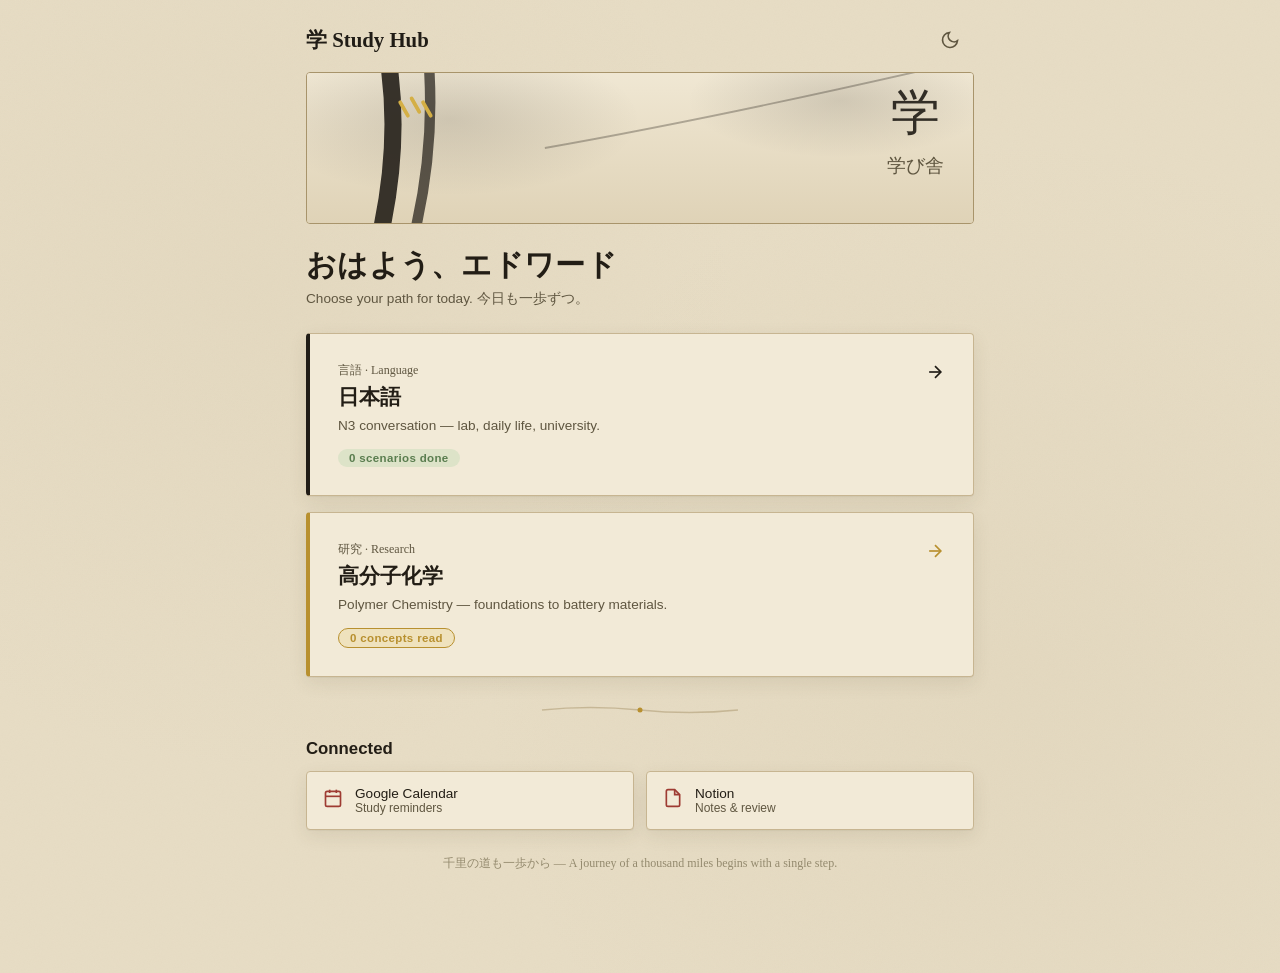
==== index.html @ 3063f85a "Initial commit" ====
<!DOCTYPE html>
<html lang="en">
<head>
  <meta charset="UTF-8">
  <meta name="viewport" content="width=device-width, initial-scale=1.0, maximum-scale=1.0">
  <meta name="apple-mobile-web-app-capable" content="yes">
  <title>学 Study Hub — Edward</title>
  <link rel="stylesheet" href="/shared/css/style.css">
  <style>
    .hub-hero { position: relative; overflow: hidden; border-radius: var(--radius); border: 1px solid var(--border-strong); margin-bottom: 24px; }
    .app-card { transition: transform 0.2s, box-shadow 0.2s; cursor: pointer; text-decoration: none; color: inherit; display: block; }
    .app-card:hover { transform: translateY(-3px); box-shadow: var(--shadow-md); }
    .app-card:active { transform: translateY(0); }
  </style>
</head>
<body>
  <main class="main-content container" style="padding-top:24px">
    <div id="hub"></div>
  </main>

  <script>
    const icons = {
      cal: `<svg viewBox="0 0 24 24" fill="none" stroke="currentColor" stroke-width="2"><rect x="3" y="4" width="18" height="18" rx="2"/><line x1="16" y1="2" x2="16" y2="6"/><line x1="8" y1="2" x2="8" y2="6"/><line x1="3" y1="10" x2="21" y2="10"/></svg>`,
      note: `<svg viewBox="0 0 24 24" fill="none" stroke="currentColor" stroke-width="2"><path d="M14 2H6a2 2 0 00-2 2v16a2 2 0 002 2h12a2 2 0 002-2V8z"/><polyline points="14 2 14 8 20 8"/></svg>`,
      arrow: `<svg viewBox="0 0 24 24" fill="none" stroke="currentColor" stroke-width="2"><line x1="5" y1="12" x2="19" y2="12"/><polyline points="12 5 19 12 12 19"/></svg>`,
      moon: `<svg viewBox="0 0 24 24" fill="none" stroke="currentColor" stroke-width="2"><path d="M21 12.79A9 9 0 1111.21 3 7 7 0 0021 12.79z"/></svg>`,
      sun: `<svg viewBox="0 0 24 24" fill="none" stroke="currentColor" stroke-width="2"><circle cx="12" cy="12" r="5"/><line x1="12" y1="1" x2="12" y2="3"/><line x1="12" y1="21" x2="12" y2="23"/><line x1="4.22" y1="4.22" x2="5.64" y2="5.64"/><line x1="18.36" y1="18.36" x2="19.78" y2="19.78"/><line x1="1" y1="12" x2="3" y2="12"/><line x1="21" y1="12" x2="23" y2="12"/></svg>`,
    };

    let dark = JSON.parse(localStorage.getItem('hub_dark') ?? (window.matchMedia('(prefers-color-scheme: dark)').matches));

    function applyTheme() { document.documentElement.setAttribute('data-theme', dark ? 'dark' : 'light'); }
    function toggleDark() { dark = !dark; localStorage.setItem('hub_dark', JSON.stringify(dark)); applyTheme(); render(); }

    // Pull progress counts from each app's localStorage
    function jpStats() {
      try { const d = JSON.parse(localStorage.getItem('jp_study_v1') || '{}'); const done = Object.values(d.progress || {}).filter(p => p.completed).length; return { done, streak: d.streak?.count || 0 }; }
      catch { return { done: 0, streak: 0 }; }
    }
    function polyStats() {
      try { const d = JSON.parse(localStorage.getItem('polymer_study_v1') || '{}'); const read = Object.values(d.progress || {}).filter(p => p.read).length; return { read }; }
      catch { return { read: 0 }; }
    }

    function render() {
      const hour = new Date().getHours();
      const greet = hour < 11 ? 'おはよう' : hour < 18 ? 'こんにちは' : 'こんばんは';
      const jp = jpStats(), poly = polyStats();

      document.getElementById('hub').innerHTML = `
        <div class="flex justify-between items-center mb-4">
          <div class="nav-logo jp" style="font-size:1.3rem">学 Study Hub</div>
          <button class="btn btn-ghost btn-sm" onclick="toggleDark()">${dark ? icons.sun : icons.moon}</button>
        </div>

        <div class="hub-hero">
          <svg viewBox="0 0 700 200" preserveAspectRatio="xMidYMid slice" style="width:100%;height:150px;display:block">
            <defs>
              <linearGradient id="p" x1="0" y1="0" x2="0" y2="1"><stop offset="0%" stop-color="var(--surface)"/><stop offset="100%" stop-color="var(--surface2)"/></linearGradient>
              <radialGradient id="b" cx="0.5" cy="0.5" r="0.5"><stop offset="0%" stop-color="var(--ink)" stop-opacity="0.14"/><stop offset="100%" stop-color="var(--ink)" stop-opacity="0"/></radialGradient>
            </defs>
            <rect width="700" height="200" fill="url(#p)"/>
            <ellipse cx="150" cy="70" rx="200" ry="80" fill="url(#b)"/>
            <ellipse cx="560" cy="50" rx="160" ry="60" fill="url(#b)"/>
            <path d="M80 -20 Q105 90 70 220" stroke="var(--ink)" stroke-width="18" fill="none" opacity="0.88" stroke-linecap="round"/>
            <path d="M125 -20 Q140 100 105 220" stroke="var(--ink)" stroke-width="11" fill="none" opacity="0.7" stroke-linecap="round"/>
            <g stroke="var(--accent-bright)" stroke-width="4" stroke-linecap="round"><line x1="98" y1="52" x2="106" y2="66"/><line x1="110" y1="48" x2="118" y2="62"/><line x1="122" y1="52" x2="130" y2="66"/></g>
            <path d="M640 20 Q420 70 250 100" stroke="var(--ink-soft)" stroke-width="2" fill="none" opacity="0.35"/>
            <text x="640" y="80" font-family="var(--font-jp)" font-size="52" fill="var(--ink)" opacity="0.9" text-anchor="middle">学</text>
            <text x="640" y="125" font-family="var(--font-jp)" font-size="20" fill="var(--text-muted)" text-anchor="middle">学び舎</text>
          </svg>
        </div>

        <h1 class="jp animate-ink mb-1">${greet}、エドワード</h1>
        <p class="text-muted text-sm mb-6">Choose your path for today. 今日も一歩ずつ。</p>

        <div class="flex flex-col gap-4 mb-6">
          <a class="card card-lg app-card" href="/apps/japanese/index.html" style="border-left:4px solid var(--ink)">
            <div class="flex justify-between items-start">
              <div>
                <div class="text-xs text-muted display mb-1">言語 · Language</div>
                <h2 class="jp">日本語</h2>
                <p class="text-sm text-muted mt-1">N3 conversation — lab, daily life, university.</p>
                <div class="flex gap-2 mt-3">
                  <span class="badge badge-success">${jp.done} scenarios done</span>
                  ${jp.streak ? `<span class="badge badge-warning">🔥 ${jp.streak} day streak</span>` : ''}
                </div>
              </div>
              <span style="color:var(--ink)">${icons.arrow}</span>
            </div>
          </a>

          <a class="card card-lg app-card" href="/apps/polymer/index.html" style="border-left:4px solid var(--accent)">
            <div class="flex justify-between items-start">
              <div>
                <div class="text-xs text-muted display mb-1">研究 · Research</div>
                <h2 class="jp">高分子化学</h2>
                <p class="text-sm text-muted mt-1">Polymer Chemistry — foundations to battery materials.</p>
                <div class="flex gap-2 mt-3">
                  <span class="badge badge-accent">${poly.read} concepts read</span>
                </div>
              </div>
              <span style="color:var(--accent)">${icons.arrow}</span>
            </div>
          </a>
        </div>

        <div class="ink-divider"></div>

        <h3 class="mb-3">Connected</h3>
        <div class="grid-2 mb-6">
          <div class="card card-sm flex items-center gap-3">
            <span style="color:var(--seal)">${icons.cal}</span>
            <div>
              <div class="text-sm font-medium">Google Calendar</div>
              <div class="text-xs text-muted" id="cal-status">Study reminders</div>
            </div>
          </div>
          <div class="card card-sm flex items-center gap-3">
            <span style="color:var(--seal)">${icons.note}</span>
            <div>
              <div class="text-sm font-medium">Notion</div>
              <div class="text-xs text-muted" id="notion-status">Notes & review</div>
            </div>
          </div>
        </div>

        <p class="text-center text-xs text-faint jp mb-4">千里の道も一歩から — A journey of a thousand miles begins with a single step.</p>
      `;
    }

    applyTheme();
    render();
  </script>
</body>
</html>
---- shared/css/style.css ----
/* ═══════════════════════════════════════════════════════════════════
   墨 SUMI-E THEME — inspired by Unohana Retsu / Bleach ink-wash art
   Washi paper · sumi ink · gold hairpin accents
   ═══════════════════════════════════════════════════════════════════ */

:root {
  /* Washi paper tones */
  --bg: #e7dcc4;
  --surface: #f2ead7;
  --surface2: #ddd0b3;
  --border: #c7b591;
  --border-strong: #a8946b;

  /* Sumi ink */
  --ink: #201c16;
  --ink-soft: #3a342b;
  --primary: #201c16;
  --primary-light: #d8cba9;
  --primary-dark: #100d09;

  /* Gold — Unohana's hairpins */
  --accent: #b8902f;
  --accent-bright: #d4af45;
  --accent-light: #efe2bd;

  /* Sealed-red (hanko stamp) for alerts/important */
  --seal: #9e3b32;
  --seal-light: #ecd4ce;

  --success: #5a7d4f;
  --success-light: #dde3c8;
  --warning: #b8902f;
  --warning-light: #efe2bd;

  --text: #221d15;
  --text-muted: #5f5640;
  --text-faint: #948a6e;

  --radius: 4px;
  --radius-sm: 3px;
  --shadow: 0 1px 0 rgba(32,28,22,0.04), 0 6px 18px rgba(80,66,40,0.10);
  --shadow-md: 0 2px 0 rgba(32,28,22,0.05), 0 12px 32px rgba(80,66,40,0.16);

  --font-jp: 'Hiragino Mincho ProN', 'Yu Mincho', 'YuMincho', 'Songti SC', serif;
  --font-jp-sans: 'Hiragino Sans', 'Yu Gothic', 'Meiryo', sans-serif;
  --font-display: 'Hiragino Mincho ProN', 'Yu Mincho', Georgia, 'Times New Roman', serif;
  --font: -apple-system, BlinkMacSystemFont, 'Segoe UI', sans-serif;
}

[data-theme="dark"] {
  /* Night ink — sumi on dark silk */
  --bg: #181410;
  --surface: #221d17;
  --surface2: #2c261d;
  --border: #3d3528;
  --border-strong: #4f4634;

  --ink: #ece2cc;
  --ink-soft: #cabfa3;
  --primary: #e8dcc0;
  --primary-light: #36301f;
  --primary-dark: #f2ead7;

  --accent: #d4af45;
  --accent-bright: #e6c45c;
  --accent-light: #3a3115;

  --seal: #c4564a;
  --seal-light: #3a201c;

  --success: #8aa878;
  --success-light: #232c1a;
  --warning: #d4af45;
  --warning-light: #322a14;

  --text: #ece2cc;
  --text-muted: #a89c80;
  --text-faint: #6e6450;

  --shadow: 0 6px 18px rgba(0,0,0,0.4);
  --shadow-md: 0 12px 32px rgba(0,0,0,0.55);
}

* { box-sizing: border-box; margin: 0; padding: 0; }

body {
  font-family: var(--font);
  background-color: var(--bg);
  /* subtle washi paper grain */
  background-image:
    radial-gradient(circle at 20% 30%, rgba(168,148,107,0.05) 0%, transparent 40%),
    radial-gradient(circle at 80% 70%, rgba(168,148,107,0.06) 0%, transparent 45%),
    url("data:image/svg+xml,%3Csvg xmlns='http://www.w3.org/2000/svg' width='120' height='120'%3E%3Cfilter id='n'%3E%3CfeTurbulence type='fractalNoise' baseFrequency='0.85' numOctaves='3' stitchTiles='stitch'/%3E%3CfeColorMatrix type='saturate' values='0'/%3E%3C/filter%3E%3Crect width='120' height='120' filter='url(%23n)' opacity='0.035'/%3E%3C/svg%3E");
  color: var(--text);
  min-height: 100vh;
  transition: background-color 0.3s, color 0.3s;
}

/* Typography */
h1 { font-family: var(--font-display); font-size: 1.85rem; font-weight: 600; line-height: 1.2; letter-spacing: 0.01em; }
h2 { font-family: var(--font-display); font-size: 1.3rem; font-weight: 600; }
h3 { font-size: 1.05rem; font-weight: 600; }
p { line-height: 1.6; }
.jp { font-family: var(--font-jp); }
.jp-sans { font-family: var(--font-jp-sans); }
.display { font-family: var(--font-display); }
.text-muted { color: var(--text-muted); }
.text-faint { color: var(--text-faint); }
.text-sm { font-size: 0.85rem; }
.text-xs { font-size: 0.75rem; }
.text-lg { font-size: 1.15rem; }
.text-xl { font-size: 1.4rem; }
.text-2xl { font-size: 1.8rem; }
.font-bold { font-weight: 700; }
.font-medium { font-weight: 500; }

/* Layout */
.container { max-width: 700px; margin: 0 auto; padding: 0 16px; }
.container-wide { max-width: 960px; margin: 0 auto; padding: 0 16px; }

/* Cards — paper panels with ink-edge */
.card {
  background: var(--surface);
  border: 1px solid var(--border);
  border-radius: var(--radius);
  padding: 20px;
  box-shadow: var(--shadow);
  position: relative;
}
.card-sm { padding: 14px 16px; }
.card-lg { padding: 28px; }

/* Buttons — ink-stamped */
.btn {
  display: inline-flex;
  align-items: center;
  justify-content: center;
  gap: 6px;
  padding: 10px 22px;
  border-radius: var(--radius-sm);
  font-size: 0.9rem;
  font-weight: 600;
  cursor: pointer;
  border: none;
  transition: all 0.18s ease;
  text-decoration: none;
  font-family: var(--font);
  letter-spacing: 0.02em;
}
.btn:active { transform: translateY(1px); }
.btn-primary { background: var(--ink); color: var(--surface); }
.btn-primary:hover { background: var(--primary-dark); box-shadow: var(--shadow); }
[data-theme="dark"] .btn-primary { background: var(--ink); color: var(--bg); }
.btn-secondary { background: transparent; color: var(--text); border: 1px solid var(--border-strong); }
.btn-secondary:hover { background: var(--surface2); }
.btn-ghost { background: transparent; color: var(--text-muted); }
.btn-ghost:hover { background: var(--surface2); color: var(--text); }
.btn-gold { background: var(--accent); color: #fff; }
[data-theme="dark"] .btn-gold { color: #181410; }
.btn-gold:hover { background: var(--accent-bright); }
.btn-danger { background: var(--seal); color: #fff; }
.btn-sm { padding: 6px 14px; font-size: 0.82rem; }
.btn-lg { padding: 14px 28px; font-size: 1rem; }
.btn-full { width: 100%; }

/* Badges */
.badge {
  display: inline-flex;
  align-items: center;
  gap: 4px;
  padding: 3px 11px;
  border-radius: 100px;
  font-size: 0.72rem;
  font-weight: 600;
  letter-spacing: 0.03em;
}
.badge-primary { background: var(--primary-light); color: var(--ink-soft); border: 1px solid var(--border); }
.badge-success { background: var(--success-light); color: var(--success); }
.badge-warning { background: var(--warning-light); color: var(--accent); }
.badge-accent { background: var(--accent-light); color: var(--accent); border: 1px solid var(--accent); }
.badge-seal { background: var(--seal-light); color: var(--seal); }

/* Progress bar — ink brush stroke */
.progress { height: 5px; background: var(--surface2); border-radius: 100px; overflow: hidden; }
.progress-fill { height: 100%; background: linear-gradient(90deg, var(--ink-soft), var(--accent)); border-radius: 100px; transition: width 0.5s ease; }

/* Nav — top bar */
.nav {
  position: sticky;
  top: 0;
  z-index: 100;
  background: color-mix(in srgb, var(--surface) 88%, transparent);
  backdrop-filter: blur(8px);
  border-bottom: 1px solid var(--border);
  padding: 12px 16px;
}
.nav-inner {
  max-width: 700px;
  margin: 0 auto;
  display: flex;
  align-items: center;
  justify-content: space-between;
}
.nav-logo {
  font-family: var(--font-jp);
  font-size: 1.15rem;
  font-weight: 600;
  color: var(--ink);
  text-decoration: none;
  display: flex;
  align-items: center;
  gap: 8px;
  white-space: nowrap;
}

/* Bottom tab nav (mobile) */
.tab-nav {
  position: fixed;
  bottom: 0;
  left: 0;
  right: 0;
  background: color-mix(in srgb, var(--surface) 94%, transparent);
  backdrop-filter: blur(10px);
  border-top: 1px solid var(--border);
  display: flex;
  z-index: 100;
  padding-bottom: env(safe-area-inset-bottom);
}
.tab-item {
  flex: 1;
  display: flex;
  flex-direction: column;
  align-items: center;
  padding: 10px 4px 8px;
  cursor: pointer;
  gap: 3px;
  color: var(--text-faint);
  font-size: 0.68rem;
  font-weight: 500;
  border: none;
  background: none;
  font-family: var(--font);
  transition: color 0.18s;
  position: relative;
}
.tab-item.active { color: var(--ink); }
.tab-item.active::before {
  content: '';
  position: absolute;
  top: 0; left: 50%;
  transform: translateX(-50%);
  width: 24px; height: 2px;
  background: var(--accent);
  border-radius: 2px;
}
.tab-item svg { width: 22px; height: 22px; }
svg { width: 20px; height: 20px; flex-shrink: 0; }

/* Utility */
.flex { display: flex; }
.flex-col { flex-direction: column; }
.items-center { align-items: center; }
.items-start { align-items: flex-start; }
.justify-between { justify-content: space-between; }
.justify-center { justify-content: center; }
.gap-2 { gap: 8px; }
.gap-3 { gap: 12px; }
.gap-4 { gap: 16px; }
.gap-6 { gap: 24px; }
.flex-1 { flex: 1; }
.grid-2 { display: grid; grid-template-columns: 1fr 1fr; gap: 12px; }
.ml-2 { margin-left: 8px; }
.mr-2 { margin-right: 8px; }
.mt-1 { margin-top: 4px; }
.mt-2 { margin-top: 8px; }
.mt-3 { margin-top: 12px; }
.mt-4 { margin-top: 16px; }
.mt-6 { margin-top: 24px; }
.mb-1 { margin-bottom: 4px; }
.mb-2 { margin-bottom: 8px; }
.mb-3 { margin-bottom: 12px; }
.mb-4 { margin-bottom: 16px; }
.mb-6 { margin-bottom: 24px; }
.p-3 { padding: 12px; }
.p-4 { padding: 16px; }
.w-full { width: 100%; }
.text-center { text-align: center; }
.text-right { text-align: right; }
.rounded { border-radius: var(--radius-sm); }
.rounded-full { border-radius: 100px; }
.border { border: 1px solid var(--border); }
.bg-surface2 { background: var(--surface2); }
.hidden { display: none; }
.divider { height: 1px; background: var(--border); margin: 16px 0; }

/* Decorative ink divider */
.ink-divider {
  height: 18px; margin: 20px 0;
  background: no-repeat center/contain url("data:image/svg+xml,%3Csvg xmlns='http://www.w3.org/2000/svg' width='200' height='18' viewBox='0 0 200 18'%3E%3Cpath d='M2 9 Q50 4 100 9 T198 9' stroke='%23a8946b' stroke-width='1.5' fill='none' opacity='0.5'/%3E%3Ccircle cx='100' cy='9' r='2.5' fill='%23b8902f'/%3E%3C/svg%3E");
}

/* Main content padding for tab nav */
.main-content { padding-bottom: 84px; padding-top: 16px; }

/* Animations */
@keyframes fadeIn { from { opacity: 0; transform: translateY(8px); } to { opacity: 1; transform: translateY(0); } }
@keyframes pop { 0% { transform: scale(0.95); } 60% { transform: scale(1.03); } 100% { transform: scale(1); } }
@keyframes shake { 0%,100% { transform: translateX(0); } 25% { transform: translateX(-5px); } 75% { transform: translateX(5px); } }
@keyframes inkSpread { from { opacity: 0; letter-spacing: 0.2em; filter: blur(3px); } to { opacity: 1; letter-spacing: 0.01em; filter: blur(0); } }
.animate-in { animation: fadeIn 0.3s ease forwards; }
.animate-pop { animation: pop 0.3s ease forwards; }
.animate-shake { animation: shake 0.3s ease; }
.animate-ink { animation: inkSpread 0.6s ease forwards; }

/* Toggle switch */
.toggle { position: relative; width: 44px; height: 24px; }
.toggle input { opacity: 0; width: 0; height: 0; }
.toggle-slider { position: absolute; inset: 0; background: var(--border); border-radius: 100px; cursor: pointer; transition: 0.2s; }
.toggle-slider::before { content: ''; position: absolute; width: 18px; height: 18px; left: 3px; top: 3px; background: var(--surface); border-radius: 50%; transition: 0.2s; }
.toggle input:checked + .toggle-slider { background: var(--accent); }
.toggle input:checked + .toggle-slider::before { transform: translateX(20px); }

/* Chip */
.chip {
  display: inline-flex; align-items: center; gap: 4px;
  padding: 5px 13px; border-radius: 100px;
  font-size: 0.8rem; font-weight: 500;
  background: var(--surface); color: var(--text-muted);
  border: 1px solid var(--border); cursor: pointer; transition: all 0.18s;
}
.chip.active { background: var(--ink); color: var(--surface); border-color: var(--ink); }
[data-theme="dark"] .chip.active { color: var(--bg); }

/* Seal / hanko corner mark for special cards */
.seal-mark {
  position: absolute; top: 12px; right: 12px;
  width: 34px; height: 34px;
  border: 1.5px solid var(--seal);
  border-radius: 4px;
  display: flex; align-items: center; justify-content: center;
  color: var(--seal);
  font-family: var(--font-jp);
  font-size: 0.9rem; font-weight: 700;
  opacity: 0.55;
  transform: rotate(-4deg);
}

@media (max-width: 480px) {
  h1 { font-size: 1.55rem; }
  .card { padding: 16px; }
  .card-lg { padding: 20px; }
  .grid-2 { grid-template-columns: 1fr; }
}
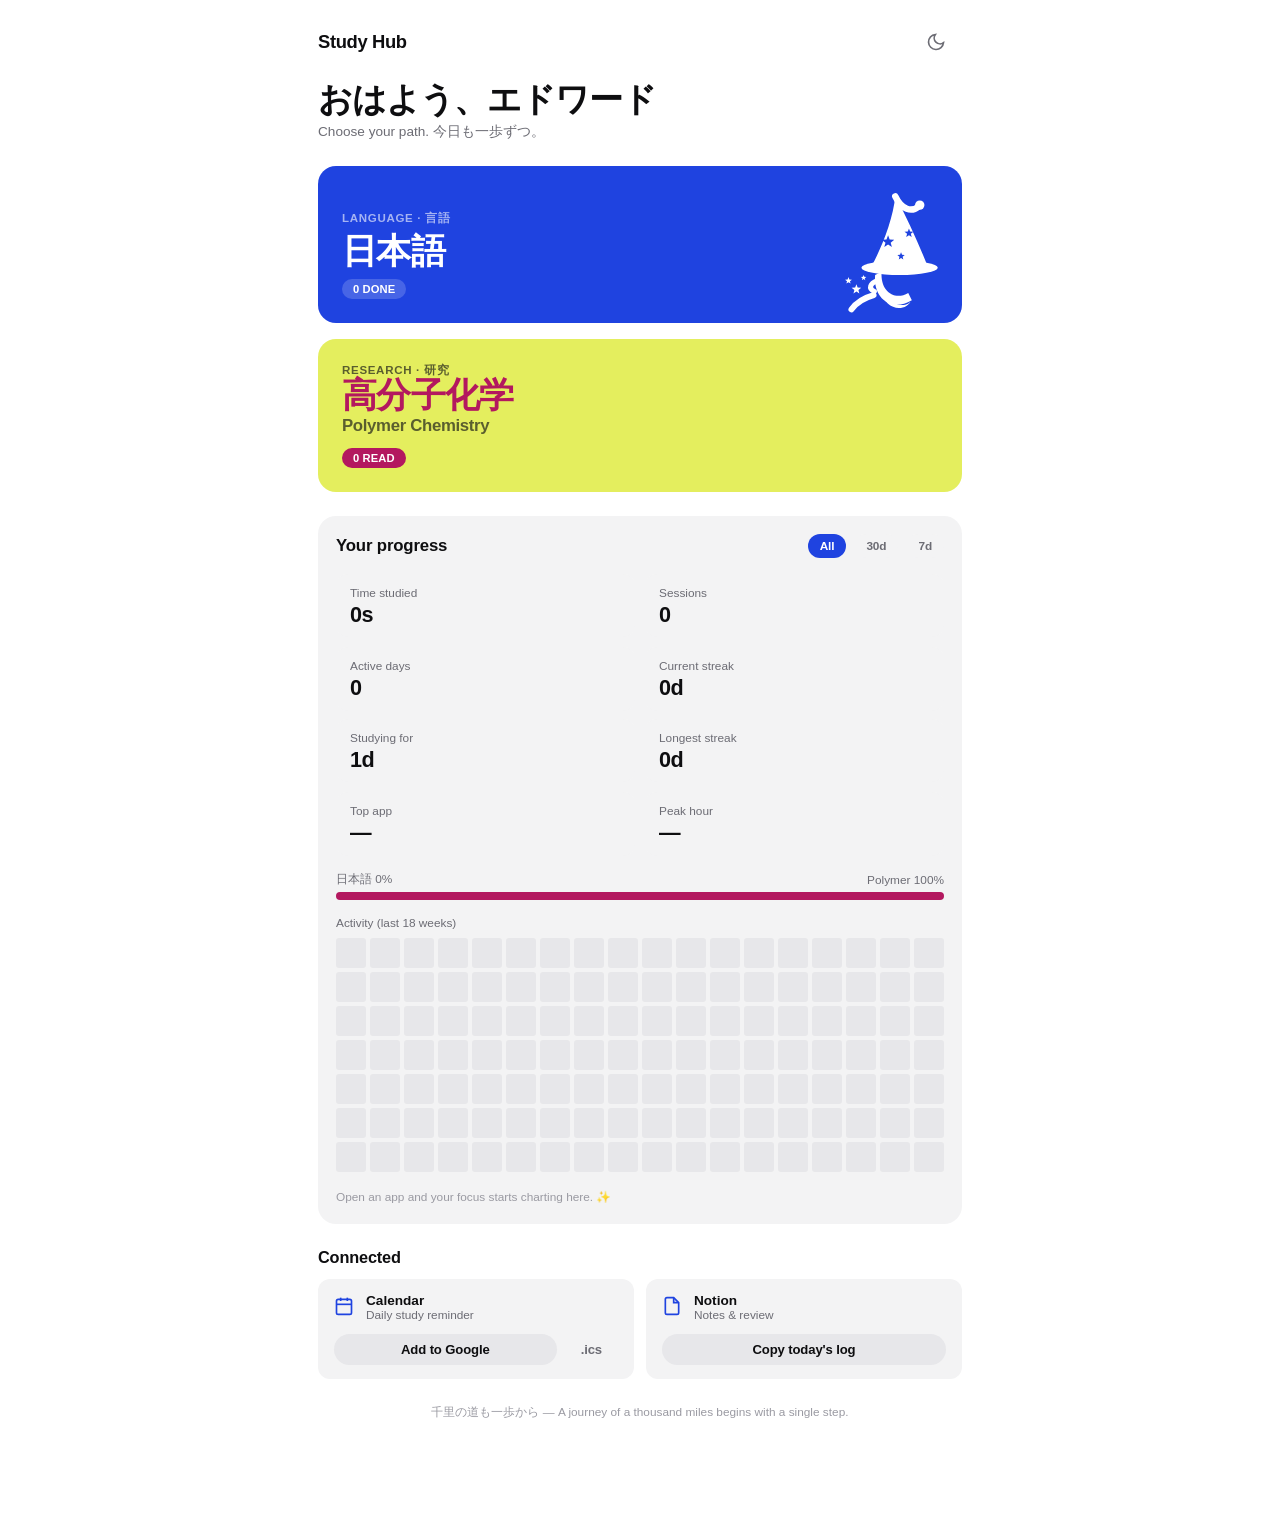
==== commit 4a5f8ca5: "Add PWA install support and lightweight Calendar/Notion integration Adds manifest.json + service wor" ====
--- a/index.html
+++ b/index.html
@@ -4,13 +4,17 @@
   <meta charset="UTF-8">
   <meta name="viewport" content="width=device-width, initial-scale=1.0, maximum-scale=1.0">
   <meta name="apple-mobile-web-app-capable" content="yes">
+  <meta name="theme-color" content="#1f43e0">
   <title>学 Study Hub — Edward</title>
+  <link rel="manifest" href="/manifest.json">
+  <link rel="icon" type="image/png" href="/assets/icon.png">
+  <link rel="icon" type="image/svg+xml" href="/assets/icon.svg">
+  <link rel="apple-touch-icon" href="/assets/icon.png">
   <link rel="stylesheet" href="/shared/css/style.css">
   <style>
-    .hub-hero { position: relative; overflow: hidden; border-radius: var(--radius); border: 1px solid var(--border-strong); margin-bottom: 24px; }
-    .app-card { transition: transform 0.2s, box-shadow 0.2s; cursor: pointer; text-decoration: none; color: inherit; display: block; }
-    .app-card:hover { transform: translateY(-3px); box-shadow: var(--shadow-md); }
-    .app-card:active { transform: translateY(0); }
+    .app-card { transition: transform 0.15s; cursor: pointer; text-decoration: none; display: block; border-radius: var(--radius); overflow: hidden; }
+    .app-card:hover { transform: translateY(-3px); }
+    .app-card:active { transform: scale(0.99); }
   </style>
 </head>
 <body>
@@ -18,6 +22,8 @@
     <div id="hub"></div>
   </main>
 
+  <script src="/shared/js/usage.js"></script>
+  <script src="/shared/js/pwa.js"></script>
   <script>
     const icons = {
       cal: `<svg viewBox="0 0 24 24" fill="none" stroke="currentColor" stroke-width="2"><rect x="3" y="4" width="18" height="18" rx="2"/><line x1="16" y1="2" x2="16" y2="6"/><line x1="8" y1="2" x2="8" y2="6"/><line x1="3" y1="10" x2="21" y2="10"/></svg>`,
@@ -27,6 +33,25 @@
       sun: `<svg viewBox="0 0 24 24" fill="none" stroke="currentColor" stroke-width="2"><circle cx="12" cy="12" r="5"/><line x1="12" y1="1" x2="12" y2="3"/><line x1="12" y1="21" x2="12" y2="23"/><line x1="4.22" y1="4.22" x2="5.64" y2="5.64"/><line x1="18.36" y1="18.36" x2="19.78" y2="19.78"/><line x1="1" y1="12" x2="3" y2="12"/><line x1="21" y1="12" x2="23" y2="12"/></svg>`,
     };
 
+    function star(cx, cy, r, fill) {
+      let pts = '';
+      for (let i = 0; i < 10; i++) { const a = -Math.PI/2 + i*Math.PI/5; const rad = i%2 ? r*0.42 : r; pts += `${(cx+Math.cos(a)*rad).toFixed(1)},${(cy+Math.sin(a)*rad).toFixed(1)} `; }
+      return `<polygon points="${pts.trim()}" fill="${fill}"/>`;
+    }
+    const wizard = `<svg viewBox="0 0 150 185" style="width:100%;height:auto;display:block">
+      <path d="M74 8 C71 42 54 82 41 106 L119 106 C107 76 91 40 74 8 Z" fill="#fff"/>
+      <path d="M74 9 C83 28 97 31 106 23" fill="none" stroke="#fff" stroke-width="9" stroke-linecap="round"/>
+      <circle cx="108" cy="21" r="6.5" fill="#fff"/>
+      ${star(64,72,9,'#1f43e0')}${star(93,60,6.5,'#1f43e0')}${star(82,92,5.5,'#1f43e0')}
+      <ellipse cx="80" cy="108" rx="53" ry="10" fill="#fff"/>
+      <path d="M55 114 C53 142 74 154 92 143 L97 153 C68 170 43 150 46 118 Z" fill="#fff"/>
+      <path d="M49 126 C39 130 36 137 45 141" fill="none" stroke="#fff" stroke-width="7" stroke-linecap="round"/>
+      <circle cx="64" cy="122" r="2.6" fill="#1f43e0"/>
+      <path d="M55 140 C58 166 88 172 97 152 C92 165 64 162 60 140 Z" fill="#fff"/>
+      <path d="M44 146 C30 150 20 156 13 166" fill="none" stroke="#fff" stroke-width="8" stroke-linecap="round"/>
+      ${star(20,138,7,'#fff')}${star(9,126,5,'#fff')}${star(30,122,4,'#fff')}
+    </svg>`;
+
     let dark = JSON.parse(localStorage.getItem('hub_dark') ?? (window.matchMedia('(prefers-color-scheme: dark)').matches));
 
     function applyTheme() { document.documentElement.setAttribute('data-theme', dark ? 'dark' : 'light'); }
@@ -42,91 +67,288 @@
       catch { return { read: 0 }; }
     }
 
+    // ── Usage dashboard ─────────────────────────────────────────────
+    let range = localStorage.getItem('hub_range') || 'all';   // 'all' | '30' | '7'
+    function setRange(r) { range = r; localStorage.setItem('hub_range', r); render(); }
+
+    function fmtTime(sec) {
+      if (!sec || sec < 60) return Math.round(sec || 0) + 's';
+      const m = sec / 60;
+      if (m < 60) return Math.round(m) + 'm';
+      const h = m / 60;
+      return (h < 10 ? h.toFixed(1) : Math.round(h)) + 'h';
+    }
+    function daysAgoStr(n) { const d = new Date(); d.setDate(d.getDate() - n); return `${d.getFullYear()}-${String(d.getMonth()+1).padStart(2,'0')}-${String(d.getDate()).padStart(2,'0')}`; }
+
+    function computeUsage() {
+      const u = (window.StudyUsage ? window.StudyUsage.get() : {}) || {};
+      const days = u.days || {};
+      const rangeN = range === '7' ? 7 : range === '30' ? 30 : 9999;
+      const cutoff = daysAgoStr(rangeN - 1);
+
+      let jpSec = 0, polySec = 0, sessions = 0, activeDays = 0;
+      Object.keys(days).forEach(date => {
+        if (range !== 'all' && date < cutoff) return;
+        const d = days[date];
+        const tot = (d.japanese || 0) + (d.polymer || 0);
+        jpSec += d.japanese || 0; polySec += d.polymer || 0;
+        sessions += d.sessions || 0;
+        if (tot > 0 || d.sessions) activeDays++;
+      });
+      const totalSec = jpSec + polySec;
+
+      // streaks (over all data, any activity)
+      const active = new Set(Object.keys(days).filter(dt => (days[dt].japanese || days[dt].polymer || days[dt].sessions)));
+      let cur = 0;
+      for (let i = 0; i < 4000; i++) { if (active.has(daysAgoStr(i))) cur++; else if (i > 0) break; }
+      let longest = 0, run = 0;
+      const sorted = [...active].sort();
+      let prev = null;
+      sorted.forEach(dt => {
+        if (prev) { const gap = (new Date(dt) - new Date(prev)) / 86400000; run = gap === 1 ? run + 1 : 1; }
+        else run = 1;
+        longest = Math.max(longest, run); prev = dt;
+      });
+
+      // days since first use
+      let usingDays = 1;
+      if (u.firstUse) usingDays = Math.max(1, Math.round((new Date(daysAgoStr(0)) - new Date(u.firstUse)) / 86400000) + 1);
+
+      // peak hour
+      const hours = u.hours || {};
+      let peakH = null, peakV = 0;
+      Object.keys(hours).forEach(h => { if (hours[h] > peakV) { peakV = hours[h]; peakH = +h; } });
+      const peakStr = peakH == null ? '—' : (peakH === 0 ? '12 AM' : peakH < 12 ? peakH + ' AM' : peakH === 12 ? '12 PM' : (peakH - 12) + ' PM');
+
+      const fav = totalSec === 0 ? '—' : (jpSec >= polySec ? '日本語' : 'Polymer');
+      return { jpSec, polySec, totalSec, sessions, activeDays, cur, longest, usingDays, peakStr, fav, days };
+    }
+
+    function heatmap(days) {
+      const COLS = 18, ROWS = 7, N = COLS * ROWS;          // ~18 weeks
+      // find max for scaling
+      let max = 1;
+      Object.values(days).forEach(d => { const t = (d.japanese||0)+(d.polymer||0); if (t > max) max = t; });
+      let cells = '';
+      // oldest -> newest, left to right, filling columns top-to-bottom
+      for (let i = N - 1; i >= 0; i--) {
+        const date = daysAgoStr(i);
+        const d = days[date];
+        const t = d ? (d.japanese || 0) + (d.polymer || 0) : 0;
+        let bg = 'var(--surface2)';
+        if (t > 0) {
+          const lvl = Math.min(1, t / max);
+          const op = 0.3 + 0.7 * lvl;
+          bg = `color-mix(in srgb, var(--accent) ${Math.round(op*100)}%, var(--surface2))`;
+        }
+        cells += `<div title="${date}: ${fmtTime(t)}" style="width:100%;aspect-ratio:1;border-radius:3px;background:${bg}"></div>`;
+      }
+      return `<div style="display:grid;grid-template-rows:repeat(${ROWS},1fr);grid-auto-flow:column;grid-auto-columns:1fr;gap:4px">${cells}</div>`;
+    }
+
+    function tile(label, value) {
+      return `<div class="card card-sm" style="padding:12px 14px">
+        <div class="text-xs text-muted" style="margin-bottom:4px">${label}</div>
+        <div class="display" style="font-size:1.35rem;line-height:1">${value}</div>
+      </div>`;
+    }
+
+    function buildDashboard() {
+      const s = computeUsage();
+      const jpPct = s.totalSec ? Math.round(100 * s.jpSec / s.totalSec) : 0;
+      const polyPct = 100 - jpPct;
+      // witty footer (Bleach episodes ≈ 24 min)
+      const eps = s.totalSec / 60 / 24;
+      const footer = s.totalSec < 60
+        ? 'Open an app and your focus starts charting here. ✨'
+        : `That\'s ≈ ${eps < 1 ? 'a fraction of' : eps.toFixed(eps < 10 ? 1 : 0)} ${eps < 1 ? 'one' : ''} Bleach episode${eps >= 2 ? 's' : ''} of pure focus. 🗡️`;
+
+      return `
+        <div class="card" style="padding:18px;margin-bottom:24px">
+          <div class="flex justify-between items-center mb-4">
+            <h3 style="font-size:1.05rem">Your progress</h3>
+            <div class="flex gap-2">
+              ${['all','30','7'].map(r => `<button class="chip ${range===r?'active':''}" style="padding:5px 12px;font-size:0.74rem" onclick="setRange('${r}')">${r==='all'?'All':r+'d'}</button>`).join('')}
+            </div>
+          </div>
+
+          <div class="grid-2 mb-2" style="gap:10px">
+            ${tile('Time studied', fmtTime(s.totalSec))}
+            ${tile('Sessions', s.sessions)}
+            ${tile('Active days', s.activeDays)}
+            ${tile('Current streak', s.cur + 'd')}
+          </div>
+          <div class="grid-2 mb-4" style="gap:10px">
+            ${tile('Studying for', s.usingDays + 'd')}
+            ${tile('Longest streak', s.longest + 'd')}
+            ${tile('Top app', s.fav)}
+            ${tile('Peak hour', s.peakStr)}
+          </div>
+
+          <div class="mb-1 flex justify-between items-center">
+            <span class="text-xs text-muted">日本語 ${jpPct}%</span>
+            <span class="text-xs text-muted">Polymer ${polyPct}%</span>
+          </div>
+          <div style="display:flex;height:8px;border-radius:100px;overflow:hidden;background:var(--surface2)" class="mb-4">
+            <div style="width:${jpPct}%;background:#1f43e0"></div>
+            <div style="width:${polyPct}%;background:#b3185f"></div>
+          </div>
+
+          <div class="text-xs text-muted mb-2">Activity (last 18 weeks)</div>
+          ${heatmap(s.days)}
+
+          <p class="text-xs text-faint mt-4">${footer}</p>
+        </div>
+      `;
+    }
+
     function render() {
       const hour = new Date().getHours();
       const greet = hour < 11 ? 'おはよう' : hour < 18 ? 'こんにちは' : 'こんばんは';
       const jp = jpStats(), poly = polyStats();
 
       document.getElementById('hub').innerHTML = `
-        <div class="flex justify-between items-center mb-4">
-          <div class="nav-logo jp" style="font-size:1.3rem">学 Study Hub</div>
+        <div class="flex justify-between items-center mb-6">
+          <div class="nav-logo">Study Hub</div>
           <button class="btn btn-ghost btn-sm" onclick="toggleDark()">${dark ? icons.sun : icons.moon}</button>
         </div>
 
-        <div class="hub-hero">
-          <svg viewBox="0 0 700 200" preserveAspectRatio="xMidYMid slice" style="width:100%;height:150px;display:block">
-            <defs>
-              <linearGradient id="p" x1="0" y1="0" x2="0" y2="1"><stop offset="0%" stop-color="var(--surface)"/><stop offset="100%" stop-color="var(--surface2)"/></linearGradient>
-              <radialGradient id="b" cx="0.5" cy="0.5" r="0.5"><stop offset="0%" stop-color="var(--ink)" stop-opacity="0.14"/><stop offset="100%" stop-color="var(--ink)" stop-opacity="0"/></radialGradient>
-            </defs>
-            <rect width="700" height="200" fill="url(#p)"/>
-            <ellipse cx="150" cy="70" rx="200" ry="80" fill="url(#b)"/>
-            <ellipse cx="560" cy="50" rx="160" ry="60" fill="url(#b)"/>
-            <path d="M80 -20 Q105 90 70 220" stroke="var(--ink)" stroke-width="18" fill="none" opacity="0.88" stroke-linecap="round"/>
-            <path d="M125 -20 Q140 100 105 220" stroke="var(--ink)" stroke-width="11" fill="none" opacity="0.7" stroke-linecap="round"/>
-            <g stroke="var(--accent-bright)" stroke-width="4" stroke-linecap="round"><line x1="98" y1="52" x2="106" y2="66"/><line x1="110" y1="48" x2="118" y2="62"/><line x1="122" y1="52" x2="130" y2="66"/></g>
-            <path d="M640 20 Q420 70 250 100" stroke="var(--ink-soft)" stroke-width="2" fill="none" opacity="0.35"/>
-            <text x="640" y="80" font-family="var(--font-jp)" font-size="52" fill="var(--ink)" opacity="0.9" text-anchor="middle">学</text>
-            <text x="640" y="125" font-family="var(--font-jp)" font-size="20" fill="var(--text-muted)" text-anchor="middle">学び舎</text>
-          </svg>
-        </div>
-
         <h1 class="jp animate-ink mb-1">${greet}、エドワード</h1>
-        <p class="text-muted text-sm mb-6">Choose your path for today. 今日も一歩ずつ。</p>
+        <p class="text-muted text-sm mb-6">Choose your path. 今日も一歩ずつ。</p>
 
         <div class="flex flex-col gap-4 mb-6">
-          <a class="card card-lg app-card" href="/apps/japanese/index.html" style="border-left:4px solid var(--ink)">
-            <div class="flex justify-between items-start">
-              <div>
-                <div class="text-xs text-muted display mb-1">言語 · Language</div>
-                <h2 class="jp">日本語</h2>
-                <p class="text-sm text-muted mt-1">N3 conversation — lab, daily life, university.</p>
+          <a class="app-card" href="/apps/japanese/index.html" style="background:#1f43e0">
+            <div style="display:flex;align-items:flex-end;justify-content:space-between;padding:24px 0 0 24px;min-height:150px">
+              <div style="padding-bottom:24px">
+                <div class="display" style="color:rgba(255,255,255,0.6);font-size:0.72rem;letter-spacing:0.06em;margin-bottom:8px">LANGUAGE · 言語</div>
+                <div class="display jp" style="color:#fff;font-size:2.2rem;line-height:0.95">日本語</div>
                 <div class="flex gap-2 mt-3">
-                  <span class="badge badge-success">${jp.done} scenarios done</span>
-                  ${jp.streak ? `<span class="badge badge-warning">🔥 ${jp.streak} day streak</span>` : ''}
+                  <span class="badge" style="background:rgba(255,255,255,0.18);color:#fff">${jp.done} done</span>
+                  ${jp.streak ? `<span class="badge" style="background:rgba(255,255,255,0.18);color:#fff">🔥 ${jp.streak} streak</span>` : ''}
                 </div>
               </div>
-              <span style="color:var(--ink)">${icons.arrow}</span>
+              <div style="width:108px;flex-shrink:0;margin-right:12px">${wizard}</div>
             </div>
           </a>
 
-          <a class="card card-lg app-card" href="/apps/polymer/index.html" style="border-left:4px solid var(--accent)">
-            <div class="flex justify-between items-start">
+          <a class="app-card" href="/apps/polymer/index.html" style="background:#e4ee5e">
+            <div style="padding:24px;min-height:150px;display:flex;flex-direction:column;justify-content:space-between">
+              <div class="display" style="color:#5a5e2e;font-size:0.72rem;letter-spacing:0.06em">RESEARCH · 研究</div>
               <div>
-                <div class="text-xs text-muted display mb-1">研究 · Research</div>
-                <h2 class="jp">高分子化学</h2>
-                <p class="text-sm text-muted mt-1">Polymer Chemistry — foundations to battery materials.</p>
+                <div class="display jp" style="color:#b3185f;font-size:2.2rem;line-height:0.95;margin-bottom:4px">高分子化学</div>
+                <div class="display" style="color:#5a5e2e;font-size:1.05rem">Polymer Chemistry</div>
                 <div class="flex gap-2 mt-3">
-                  <span class="badge badge-accent">${poly.read} concepts read</span>
+                  <span class="badge" style="background:#b3185f;color:#fff">${poly.read} read</span>
                 </div>
               </div>
-              <span style="color:var(--accent)">${icons.arrow}</span>
             </div>
           </a>
         </div>
 
-        <div class="ink-divider"></div>
+        ${buildDashboard()}
 
         <h3 class="mb-3">Connected</h3>
         <div class="grid-2 mb-6">
-          <div class="card card-sm flex items-center gap-3">
-            <span style="color:var(--seal)">${icons.cal}</span>
-            <div>
-              <div class="text-sm font-medium">Google Calendar</div>
-              <div class="text-xs text-muted" id="cal-status">Study reminders</div>
-            </div>
-          </div>
-          <div class="card card-sm flex items-center gap-3">
-            <span style="color:var(--seal)">${icons.note}</span>
-            <div>
-              <div class="text-sm font-medium">Notion</div>
-              <div class="text-xs text-muted" id="notion-status">Notes & review</div>
-            </div>
+          <div class="card card-sm">
+            <div class="flex items-center gap-3 mb-3">
+              <span style="color:var(--accent)">${icons.cal}</span>
+              <div>
+                <div class="text-sm font-medium">Calendar</div>
+                <div class="text-xs text-muted">Daily study reminder</div>
+              </div>
+            </div>
+            <div class="flex gap-2">
+              <button class="btn btn-secondary btn-sm" style="flex:1" onclick="addCalendarReminder()">Add to Google</button>
+              <button class="btn btn-ghost btn-sm" onclick="downloadIcs()">.ics</button>
+            </div>
+          </div>
+          <div class="card card-sm">
+            <div class="flex items-center gap-3 mb-3">
+              <span style="color:var(--accent)">${icons.note}</span>
+              <div>
+                <div class="text-sm font-medium">Notion</div>
+                <div class="text-xs text-muted">Notes & review</div>
+              </div>
+            </div>
+            <button class="btn btn-secondary btn-sm btn-full" onclick="copyStudyLog()">Copy today's log</button>
           </div>
         </div>
 
         <p class="text-center text-xs text-faint jp mb-4">千里の道も一歩から — A journey of a thousand miles begins with a single step.</p>
       `;
+    }
+
+    // ── Calendar / Notion (client-only, no accounts or API keys) ──────
+    function pad(n) { return String(n).padStart(2, '0'); }
+    function reminderWindow() {
+      const start = new Date();
+      start.setHours(20, 0, 0, 0);
+      return { start, end: new Date(start.getTime() + 30 * 60000) };
+    }
+
+    function addCalendarReminder() {
+      const { start, end } = reminderWindow();
+      const fmt = d => `${d.getFullYear()}${pad(d.getMonth() + 1)}${pad(d.getDate())}T${pad(d.getHours())}${pad(d.getMinutes())}00`;
+      const params = new URLSearchParams({
+        action: 'TEMPLATE',
+        text: 'Study session — 日本語 / Polymer Chemistry',
+        dates: `${fmt(start)}/${fmt(end)}`,
+        details: 'Daily study reminder from Study Hub.',
+        recur: 'RRULE:FREQ=DAILY',
+        ctz: Intl.DateTimeFormat().resolvedOptions().timeZone,
+      });
+      window.open(`https://calendar.google.com/calendar/render?${params}`, '_blank');
+    }
+
+    function downloadIcs() {
+      const { start, end } = reminderWindow();
+      const fmtUtc = d => d.toISOString().replace(/[-:]/g, '').split('.')[0] + 'Z';
+      const ics = [
+        'BEGIN:VCALENDAR', 'VERSION:2.0', 'PRODID:-//Study Hub//EN',
+        'BEGIN:VEVENT',
+        `UID:study-hub-${Date.now()}@edward`,
+        `DTSTAMP:${fmtUtc(new Date())}`,
+        `DTSTART:${fmtUtc(start)}`,
+        `DTEND:${fmtUtc(end)}`,
+        'RRULE:FREQ=DAILY',
+        'SUMMARY:Study session — 日本語 / Polymer Chemistry',
+        'DESCRIPTION:Daily study reminder from Study Hub.',
+        'END:VEVENT', 'END:VCALENDAR',
+      ].join('\r\n');
+      const url = URL.createObjectURL(new Blob([ics], { type: 'text/calendar' }));
+      const a = document.createElement('a');
+      a.href = url; a.download = 'study-reminder.ics';
+      a.click();
+      URL.revokeObjectURL(url);
+    }
+
+    async function copyStudyLog() {
+      const jp = jpStats(), poly = polyStats(), s = computeUsage();
+      const md = `### Study Log — ${daysAgoStr(0)}\n\n` +
+        `- 🗾 日本語: ${jp.done} scenarios done, 🔥 ${jp.streak}-day streak\n` +
+        `- 🧪 Polymer Chemistry: ${poly.read} concepts read\n` +
+        `- ⏱️ Time studied (all-time): ${fmtTime(s.totalSec)}\n` +
+        `- 📅 Current streak: ${s.cur}d · Longest: ${s.longest}d\n`;
+      try {
+        await navigator.clipboard.writeText(md);
+        showToast('Copied ✓ — paste into Notion');
+      } catch {
+        showToast('Clipboard blocked — copy manually');
+      }
+    }
+
+    function showToast(msg) {
+      let t = document.getElementById('hub-toast');
+      if (!t) {
+        t = document.createElement('div');
+        t.id = 'hub-toast';
+        t.style.cssText = 'position:fixed;bottom:24px;left:50%;transform:translateX(-50%);background:var(--text);color:var(--bg);padding:10px 18px;border-radius:100px;font-size:0.85rem;z-index:1000;opacity:0;transition:opacity 0.2s;pointer-events:none';
+        document.body.appendChild(t);
+      }
+      t.textContent = msg;
+      t.style.opacity = '1';
+      clearTimeout(t._timer);
+      t._timer = setTimeout(() => { t.style.opacity = '0'; }, 2200);
     }
 
     applyTheme();
--- a/shared/css/style.css
+++ b/shared/css/style.css
@@ -1,353 +1,259 @@
 /* ═══════════════════════════════════════════════════════════════════
-   墨 SUMI-E THEME — inspired by Unohana Retsu / Bleach ink-wash art
-   Washi paper · sumi ink · gold hairpin accents
+   STUDY HUB — Minimalist / Swiss / poppy base
+   Helvetica, flat color blocks, bold type, generous whitespace.
+   Default palette = blue + white (Japanese & hub). Polymer overrides it.
    ═══════════════════════════════════════════════════════════════════ */
 
 :root {
-  /* Washi paper tones */
-  --bg: #e7dcc4;
-  --surface: #f2ead7;
-  --surface2: #ddd0b3;
-  --border: #c7b591;
-  --border-strong: #a8946b;
-
-  /* Sumi ink */
-  --ink: #201c16;
-  --ink-soft: #3a342b;
-  --primary: #201c16;
-  --primary-light: #d8cba9;
-  --primary-dark: #100d09;
-
-  /* Gold — Unohana's hairpins */
-  --accent: #b8902f;
-  --accent-bright: #d4af45;
-  --accent-light: #efe2bd;
-
-  /* Sealed-red (hanko stamp) for alerts/important */
-  --seal: #9e3b32;
-  --seal-light: #ecd4ce;
-
-  --success: #5a7d4f;
-  --success-light: #dde3c8;
-  --warning: #b8902f;
-  --warning-light: #efe2bd;
-
-  --text: #221d15;
-  --text-muted: #5f5640;
-  --text-faint: #948a6e;
-
-  --radius: 4px;
-  --radius-sm: 3px;
-  --shadow: 0 1px 0 rgba(32,28,22,0.04), 0 6px 18px rgba(80,66,40,0.10);
-  --shadow-md: 0 2px 0 rgba(32,28,22,0.05), 0 12px 32px rgba(80,66,40,0.16);
-
-  --font-jp: 'Hiragino Mincho ProN', 'Yu Mincho', 'YuMincho', 'Songti SC', serif;
-  --font-jp-sans: 'Hiragino Sans', 'Yu Gothic', 'Meiryo', sans-serif;
-  --font-display: 'Hiragino Mincho ProN', 'Yu Mincho', Georgia, 'Times New Roman', serif;
-  --font: -apple-system, BlinkMacSystemFont, 'Segoe UI', sans-serif;
+  --bg: #ffffff;
+  --surface: #f3f3f4;
+  --surface2: #e7e7ea;
+  --border: #e4e4e8;
+  --border-strong: #cfcfd6;
+
+  --ink: #0e0e10;
+  --ink-soft: #2c2c30;
+  --primary: #0e0e10;
+  --primary-light: #e9edff;
+  --primary-dark: #000000;
+
+  /* Accent — electric blue (Japanese / hub default) */
+  --accent: #1f43e0;
+  --accent-bright: #2f57ff;
+  --accent-light: #e6ebff;
+
+  --seal: #c0186a;
+  --seal-light: #fbe4f0;
+
+  --success: #1f9d57;
+  --success-light: #e2f6ec;
+  --warning: #e8a72f;
+  --warning-light: #fdf1d8;
+
+  --text: #0e0e10;
+  --text-muted: #6c6c74;
+  --text-faint: #9a9aa2;
+
+  --radius: 18px;
+  --radius-sm: 12px;
+  --shadow: 0 1px 2px rgba(0,0,0,0.04);
+  --shadow-md: 0 8px 30px rgba(0,0,0,0.10);
+
+  /* Helvetica everywhere; Japanese uses a matching gothic sans */
+  --font: 'Helvetica Neue', Helvetica, Arial, 'Segoe UI', Roboto, sans-serif;
+  --font-jp: 'Hiragino Sans', 'Hiragino Kaku Gothic ProN', 'Yu Gothic', 'YuGothic', 'Meiryo', sans-serif;
+  --font-display: 'Helvetica Neue', Helvetica, Arial, sans-serif;
+  --font-jp-sans: var(--font-jp);
 }
 
 [data-theme="dark"] {
-  /* Night ink — sumi on dark silk */
-  --bg: #181410;
-  --surface: #221d17;
-  --surface2: #2c261d;
-  --border: #3d3528;
-  --border-strong: #4f4634;
-
-  --ink: #ece2cc;
-  --ink-soft: #cabfa3;
-  --primary: #e8dcc0;
-  --primary-light: #36301f;
-  --primary-dark: #f2ead7;
-
-  --accent: #d4af45;
-  --accent-bright: #e6c45c;
-  --accent-light: #3a3115;
-
-  --seal: #c4564a;
-  --seal-light: #3a201c;
-
-  --success: #8aa878;
-  --success-light: #232c1a;
-  --warning: #d4af45;
-  --warning-light: #322a14;
-
-  --text: #ece2cc;
-  --text-muted: #a89c80;
-  --text-faint: #6e6450;
-
-  --shadow: 0 6px 18px rgba(0,0,0,0.4);
-  --shadow-md: 0 12px 32px rgba(0,0,0,0.55);
+  --bg: #121214;
+  --surface: #1c1c20;
+  --surface2: #26262b;
+  --border: #2d2d33;
+  --border-strong: #3c3c44;
+
+  --ink: #f3f3f5;
+  --ink-soft: #d6d6da;
+  --primary: #f3f3f5;
+  --primary-light: #20264a;
+  --primary-dark: #ffffff;
+
+  --accent: #5e7bff;
+  --accent-bright: #7a92ff;
+  --accent-light: #1d2347;
+
+  --seal: #ec5fa0;
+  --seal-light: #3a1326;
+
+  --success: #4cc585;
+  --success-light: #15291e;
+  --warning: #e8b24f;
+  --warning-light: #2e2410;
+
+  --text: #f3f3f5;
+  --text-muted: #9b9ba4;
+  --text-faint: #6a6a72;
+
+  --shadow: 0 1px 2px rgba(0,0,0,0.4);
+  --shadow-md: 0 12px 36px rgba(0,0,0,0.6);
 }
 
 * { box-sizing: border-box; margin: 0; padding: 0; }
 
 body {
   font-family: var(--font);
-  background-color: var(--bg);
-  /* subtle washi paper grain */
-  background-image:
-    radial-gradient(circle at 20% 30%, rgba(168,148,107,0.05) 0%, transparent 40%),
-    radial-gradient(circle at 80% 70%, rgba(168,148,107,0.06) 0%, transparent 45%),
-    url("data:image/svg+xml,%3Csvg xmlns='http://www.w3.org/2000/svg' width='120' height='120'%3E%3Cfilter id='n'%3E%3CfeTurbulence type='fractalNoise' baseFrequency='0.85' numOctaves='3' stitchTiles='stitch'/%3E%3CfeColorMatrix type='saturate' values='0'/%3E%3C/filter%3E%3Crect width='120' height='120' filter='url(%23n)' opacity='0.035'/%3E%3C/svg%3E");
+  background: var(--bg);
   color: var(--text);
   min-height: 100vh;
-  transition: background-color 0.3s, color 0.3s;
-}
-
-/* Typography */
-h1 { font-family: var(--font-display); font-size: 1.85rem; font-weight: 600; line-height: 1.2; letter-spacing: 0.01em; }
-h2 { font-family: var(--font-display); font-size: 1.3rem; font-weight: 600; }
-h3 { font-size: 1.05rem; font-weight: 600; }
-p { line-height: 1.6; }
+  -webkit-font-smoothing: antialiased;
+  text-rendering: optimizeLegibility;
+  transition: background-color 0.25s, color 0.25s;
+}
+
+/* Typography — big, tight, bold (Swiss) */
+h1 { font-family: var(--font-display); font-size: 2.1rem; font-weight: 800; line-height: 0.98; letter-spacing: -0.03em; }
+h2 { font-family: var(--font-display); font-size: 1.35rem; font-weight: 700; letter-spacing: -0.02em; line-height: 1.05; }
+h3 { font-size: 1.02rem; font-weight: 700; letter-spacing: -0.01em; }
+p { line-height: 1.55; }
 .jp { font-family: var(--font-jp); }
-.jp-sans { font-family: var(--font-jp-sans); }
-.display { font-family: var(--font-display); }
+.jp-sans { font-family: var(--font-jp); }
+.display { font-family: var(--font-display); font-weight: 800; letter-spacing: -0.02em; }
 .text-muted { color: var(--text-muted); }
 .text-faint { color: var(--text-faint); }
 .text-sm { font-size: 0.85rem; }
-.text-xs { font-size: 0.75rem; }
+.text-xs { font-size: 0.74rem; }
 .text-lg { font-size: 1.15rem; }
 .text-xl { font-size: 1.4rem; }
-.text-2xl { font-size: 1.8rem; }
-.font-bold { font-weight: 700; }
-.font-medium { font-weight: 500; }
+.text-2xl { font-size: 1.9rem; letter-spacing: -0.03em; }
+.font-bold { font-weight: 800; }
+.font-medium { font-weight: 600; }
 
 /* Layout */
-.container { max-width: 700px; margin: 0 auto; padding: 0 16px; }
-.container-wide { max-width: 960px; margin: 0 auto; padding: 0 16px; }
-
-/* Cards — paper panels with ink-edge */
+.container { max-width: 680px; margin: 0 auto; padding: 0 18px; }
+.container-wide { max-width: 960px; margin: 0 auto; padding: 0 18px; }
+
+/* Cards — flat, rounded, minimal */
 .card {
   background: var(--surface);
-  border: 1px solid var(--border);
+  border: none;
   border-radius: var(--radius);
   padding: 20px;
-  box-shadow: var(--shadow);
+  box-shadow: none;
   position: relative;
 }
-.card-sm { padding: 14px 16px; }
-.card-lg { padding: 28px; }
-
-/* Buttons — ink-stamped */
+.card-sm { padding: 14px 16px; border-radius: var(--radius-sm); }
+.card-lg { padding: 26px; }
+
+/* Buttons — solid, bold, pill/rounded */
 .btn {
-  display: inline-flex;
-  align-items: center;
-  justify-content: center;
-  gap: 6px;
-  padding: 10px 22px;
-  border-radius: var(--radius-sm);
-  font-size: 0.9rem;
-  font-weight: 600;
-  cursor: pointer;
-  border: none;
-  transition: all 0.18s ease;
-  text-decoration: none;
+  display: inline-flex; align-items: center; justify-content: center; gap: 7px;
+  padding: 13px 24px;
+  border-radius: 100px;
+  font-size: 0.92rem; font-weight: 700; letter-spacing: -0.01em;
+  cursor: pointer; border: none; text-decoration: none;
   font-family: var(--font);
-  letter-spacing: 0.02em;
-}
-.btn:active { transform: translateY(1px); }
-.btn-primary { background: var(--ink); color: var(--surface); }
-.btn-primary:hover { background: var(--primary-dark); box-shadow: var(--shadow); }
-[data-theme="dark"] .btn-primary { background: var(--ink); color: var(--bg); }
-.btn-secondary { background: transparent; color: var(--text); border: 1px solid var(--border-strong); }
-.btn-secondary:hover { background: var(--surface2); }
-.btn-ghost { background: transparent; color: var(--text-muted); }
-.btn-ghost:hover { background: var(--surface2); color: var(--text); }
+  transition: transform 0.12s ease, background 0.15s, opacity 0.15s;
+}
+.btn:active { transform: scale(0.98); }
+.btn-primary { background: var(--accent); color: #fff; }
+.btn-primary:hover { background: var(--accent-bright); }
+.btn-secondary { background: var(--surface2); color: var(--text); }
+.btn-secondary:hover { background: var(--border-strong); }
+.btn-ghost { background: transparent; color: var(--text-muted); padding: 8px 12px; }
+.btn-ghost:hover { background: var(--surface); color: var(--text); }
 .btn-gold { background: var(--accent); color: #fff; }
-[data-theme="dark"] .btn-gold { color: #181410; }
 .btn-gold:hover { background: var(--accent-bright); }
 .btn-danger { background: var(--seal); color: #fff; }
-.btn-sm { padding: 6px 14px; font-size: 0.82rem; }
-.btn-lg { padding: 14px 28px; font-size: 1rem; }
+.btn-sm { padding: 8px 16px; font-size: 0.82rem; }
+.btn-lg { padding: 16px 28px; font-size: 1rem; }
 .btn-full { width: 100%; }
 
-/* Badges */
+/* Badges — flat pills */
 .badge {
-  display: inline-flex;
-  align-items: center;
-  gap: 4px;
-  padding: 3px 11px;
-  border-radius: 100px;
-  font-size: 0.72rem;
-  font-weight: 600;
-  letter-spacing: 0.03em;
-}
-.badge-primary { background: var(--primary-light); color: var(--ink-soft); border: 1px solid var(--border); }
+  display: inline-flex; align-items: center; gap: 4px;
+  padding: 4px 11px; border-radius: 100px;
+  font-size: 0.7rem; font-weight: 700; letter-spacing: 0.01em; text-transform: uppercase;
+}
+.badge-primary { background: var(--surface2); color: var(--ink-soft); }
 .badge-success { background: var(--success-light); color: var(--success); }
-.badge-warning { background: var(--warning-light); color: var(--accent); }
-.badge-accent { background: var(--accent-light); color: var(--accent); border: 1px solid var(--accent); }
+.badge-warning { background: var(--warning-light); color: var(--warning); }
+.badge-accent { background: var(--accent-light); color: var(--accent); }
 .badge-seal { background: var(--seal-light); color: var(--seal); }
 
-/* Progress bar — ink brush stroke */
-.progress { height: 5px; background: var(--surface2); border-radius: 100px; overflow: hidden; }
-.progress-fill { height: 100%; background: linear-gradient(90deg, var(--ink-soft), var(--accent)); border-radius: 100px; transition: width 0.5s ease; }
-
-/* Nav — top bar */
+/* Progress — thin flat bar */
+.progress { height: 6px; background: var(--surface2); border-radius: 100px; overflow: hidden; }
+.progress-fill { height: 100%; background: var(--accent); border-radius: 100px; transition: width 0.5s ease; }
+
+/* Nav */
 .nav {
-  position: sticky;
-  top: 0;
-  z-index: 100;
-  background: color-mix(in srgb, var(--surface) 88%, transparent);
-  backdrop-filter: blur(8px);
+  position: sticky; top: 0; z-index: 100;
+  background: color-mix(in srgb, var(--bg) 86%, transparent);
+  backdrop-filter: blur(12px);
   border-bottom: 1px solid var(--border);
-  padding: 12px 16px;
-}
-.nav-inner {
-  max-width: 700px;
-  margin: 0 auto;
-  display: flex;
-  align-items: center;
-  justify-content: space-between;
-}
+  padding: 14px 18px;
+}
+.nav-inner { max-width: 680px; margin: 0 auto; display: flex; align-items: center; justify-content: space-between; }
 .nav-logo {
-  font-family: var(--font-jp);
-  font-size: 1.15rem;
-  font-weight: 600;
-  color: var(--ink);
-  text-decoration: none;
-  display: flex;
-  align-items: center;
-  gap: 8px;
-  white-space: nowrap;
-}
-
-/* Bottom tab nav (mobile) */
+  font-family: var(--font-display); font-size: 1.15rem; font-weight: 800; letter-spacing: -0.02em;
+  color: var(--ink); text-decoration: none; display: flex; align-items: center; gap: 8px; white-space: nowrap;
+}
+
+/* Bottom tab nav */
 .tab-nav {
-  position: fixed;
-  bottom: 0;
-  left: 0;
-  right: 0;
-  background: color-mix(in srgb, var(--surface) 94%, transparent);
-  backdrop-filter: blur(10px);
+  position: fixed; bottom: 0; left: 0; right: 0;
+  background: color-mix(in srgb, var(--bg) 92%, transparent);
+  backdrop-filter: blur(14px);
   border-top: 1px solid var(--border);
-  display: flex;
-  z-index: 100;
-  padding-bottom: env(safe-area-inset-bottom);
+  display: flex; z-index: 100; padding-bottom: env(safe-area-inset-bottom);
 }
 .tab-item {
-  flex: 1;
-  display: flex;
-  flex-direction: column;
-  align-items: center;
-  padding: 10px 4px 8px;
-  cursor: pointer;
-  gap: 3px;
-  color: var(--text-faint);
-  font-size: 0.68rem;
-  font-weight: 500;
-  border: none;
-  background: none;
-  font-family: var(--font);
-  transition: color 0.18s;
-  position: relative;
-}
-.tab-item.active { color: var(--ink); }
-.tab-item.active::before {
-  content: '';
-  position: absolute;
-  top: 0; left: 50%;
-  transform: translateX(-50%);
-  width: 24px; height: 2px;
-  background: var(--accent);
-  border-radius: 2px;
-}
+  flex: 1; display: flex; flex-direction: column; align-items: center;
+  padding: 11px 4px 9px; cursor: pointer; gap: 3px;
+  color: var(--text-faint); font-size: 0.66rem; font-weight: 700; letter-spacing: 0.01em;
+  border: none; background: none; font-family: var(--font); transition: color 0.15s; position: relative;
+}
+.tab-item.active { color: var(--accent); }
 .tab-item svg { width: 22px; height: 22px; }
 svg { width: 20px; height: 20px; flex-shrink: 0; }
 
 /* Utility */
-.flex { display: flex; }
-.flex-col { flex-direction: column; }
-.items-center { align-items: center; }
-.items-start { align-items: flex-start; }
-.justify-between { justify-content: space-between; }
-.justify-center { justify-content: center; }
-.gap-2 { gap: 8px; }
-.gap-3 { gap: 12px; }
-.gap-4 { gap: 16px; }
-.gap-6 { gap: 24px; }
+.flex { display: flex; } .flex-col { flex-direction: column; }
+.items-center { align-items: center; } .items-start { align-items: flex-start; }
+.justify-between { justify-content: space-between; } .justify-center { justify-content: center; }
+.gap-2 { gap: 8px; } .gap-3 { gap: 12px; } .gap-4 { gap: 16px; } .gap-6 { gap: 24px; }
 .flex-1 { flex: 1; }
 .grid-2 { display: grid; grid-template-columns: 1fr 1fr; gap: 12px; }
-.ml-2 { margin-left: 8px; }
-.mr-2 { margin-right: 8px; }
-.mt-1 { margin-top: 4px; }
-.mt-2 { margin-top: 8px; }
-.mt-3 { margin-top: 12px; }
-.mt-4 { margin-top: 16px; }
-.mt-6 { margin-top: 24px; }
-.mb-1 { margin-bottom: 4px; }
-.mb-2 { margin-bottom: 8px; }
-.mb-3 { margin-bottom: 12px; }
-.mb-4 { margin-bottom: 16px; }
-.mb-6 { margin-bottom: 24px; }
-.p-3 { padding: 12px; }
-.p-4 { padding: 16px; }
-.w-full { width: 100%; }
-.text-center { text-align: center; }
-.text-right { text-align: right; }
-.rounded { border-radius: var(--radius-sm); }
-.rounded-full { border-radius: 100px; }
+.ml-2 { margin-left: 8px; } .mr-2 { margin-right: 8px; }
+.mt-1 { margin-top: 4px; } .mt-2 { margin-top: 8px; } .mt-3 { margin-top: 12px; } .mt-4 { margin-top: 16px; } .mt-6 { margin-top: 24px; }
+.mb-1 { margin-bottom: 4px; } .mb-2 { margin-bottom: 8px; } .mb-3 { margin-bottom: 12px; } .mb-4 { margin-bottom: 16px; } .mb-6 { margin-bottom: 24px; }
+.p-3 { padding: 12px; } .p-4 { padding: 16px; }
+.w-full { width: 100%; } .text-center { text-align: center; } .text-right { text-align: right; }
+.rounded { border-radius: var(--radius-sm); } .rounded-full { border-radius: 100px; }
 .border { border: 1px solid var(--border); }
 .bg-surface2 { background: var(--surface2); }
 .hidden { display: none; }
-.divider { height: 1px; background: var(--border); margin: 16px 0; }
-
-/* Decorative ink divider */
-.ink-divider {
-  height: 18px; margin: 20px 0;
-  background: no-repeat center/contain url("data:image/svg+xml,%3Csvg xmlns='http://www.w3.org/2000/svg' width='200' height='18' viewBox='0 0 200 18'%3E%3Cpath d='M2 9 Q50 4 100 9 T198 9' stroke='%23a8946b' stroke-width='1.5' fill='none' opacity='0.5'/%3E%3Ccircle cx='100' cy='9' r='2.5' fill='%23b8902f'/%3E%3C/svg%3E");
-}
-
-/* Main content padding for tab nav */
-.main-content { padding-bottom: 84px; padding-top: 16px; }
+.divider { height: 1px; background: var(--border); margin: 18px 0; }
+
+/* Decorative divider — minimal line */
+.ink-divider { height: 1px; background: var(--border); margin: 24px 0; }
+
+.main-content { padding-bottom: 88px; padding-top: 18px; }
 
 /* Animations */
-@keyframes fadeIn { from { opacity: 0; transform: translateY(8px); } to { opacity: 1; transform: translateY(0); } }
-@keyframes pop { 0% { transform: scale(0.95); } 60% { transform: scale(1.03); } 100% { transform: scale(1); } }
+@keyframes fadeIn { from { opacity: 0; transform: translateY(10px); } to { opacity: 1; transform: translateY(0); } }
+@keyframes pop { 0% { transform: scale(0.96); } 60% { transform: scale(1.02); } 100% { transform: scale(1); } }
 @keyframes shake { 0%,100% { transform: translateX(0); } 25% { transform: translateX(-5px); } 75% { transform: translateX(5px); } }
-@keyframes inkSpread { from { opacity: 0; letter-spacing: 0.2em; filter: blur(3px); } to { opacity: 1; letter-spacing: 0.01em; filter: blur(0); } }
-.animate-in { animation: fadeIn 0.3s ease forwards; }
-.animate-pop { animation: pop 0.3s ease forwards; }
+@keyframes inkSpread { from { opacity: 0; transform: translateY(6px); } to { opacity: 1; transform: translateY(0); } }
+.animate-in { animation: fadeIn 0.28s ease forwards; }
+.animate-pop { animation: pop 0.28s ease forwards; }
 .animate-shake { animation: shake 0.3s ease; }
-.animate-ink { animation: inkSpread 0.6s ease forwards; }
-
-/* Toggle switch */
-.toggle { position: relative; width: 44px; height: 24px; }
+.animate-ink { animation: inkSpread 0.4s ease forwards; }
+
+/* Toggle */
+.toggle { position: relative; width: 46px; height: 26px; }
 .toggle input { opacity: 0; width: 0; height: 0; }
-.toggle-slider { position: absolute; inset: 0; background: var(--border); border-radius: 100px; cursor: pointer; transition: 0.2s; }
-.toggle-slider::before { content: ''; position: absolute; width: 18px; height: 18px; left: 3px; top: 3px; background: var(--surface); border-radius: 50%; transition: 0.2s; }
+.toggle-slider { position: absolute; inset: 0; background: var(--border-strong); border-radius: 100px; cursor: pointer; transition: 0.2s; }
+.toggle-slider::before { content: ''; position: absolute; width: 20px; height: 20px; left: 3px; top: 3px; background: #fff; border-radius: 50%; transition: 0.2s; }
 .toggle input:checked + .toggle-slider { background: var(--accent); }
 .toggle input:checked + .toggle-slider::before { transform: translateX(20px); }
 
 /* Chip */
 .chip {
   display: inline-flex; align-items: center; gap: 4px;
-  padding: 5px 13px; border-radius: 100px;
-  font-size: 0.8rem; font-weight: 500;
+  padding: 8px 16px; border-radius: 100px;
+  font-size: 0.82rem; font-weight: 700; letter-spacing: -0.01em;
   background: var(--surface); color: var(--text-muted);
-  border: 1px solid var(--border); cursor: pointer; transition: all 0.18s;
-}
-.chip.active { background: var(--ink); color: var(--surface); border-color: var(--ink); }
-[data-theme="dark"] .chip.active { color: var(--bg); }
-
-/* Seal / hanko corner mark for special cards */
-.seal-mark {
-  position: absolute; top: 12px; right: 12px;
-  width: 34px; height: 34px;
-  border: 1.5px solid var(--seal);
-  border-radius: 4px;
-  display: flex; align-items: center; justify-content: center;
-  color: var(--seal);
-  font-family: var(--font-jp);
-  font-size: 0.9rem; font-weight: 700;
-  opacity: 0.55;
-  transform: rotate(-4deg);
-}
+  border: none; cursor: pointer; transition: all 0.15s;
+}
+.chip.active { background: var(--accent); color: #fff; }
+
+/* Seal mark — hidden in minimalist design */
+.seal-mark { display: none; }
 
 @media (max-width: 480px) {
-  h1 { font-size: 1.55rem; }
+  h1 { font-size: 1.85rem; }
   .card { padding: 16px; }
   .card-lg { padding: 20px; }
-  .grid-2 { grid-template-columns: 1fr; }
-}
+  .grid-2 { grid-template-columns: 1fr 1fr; }
+}
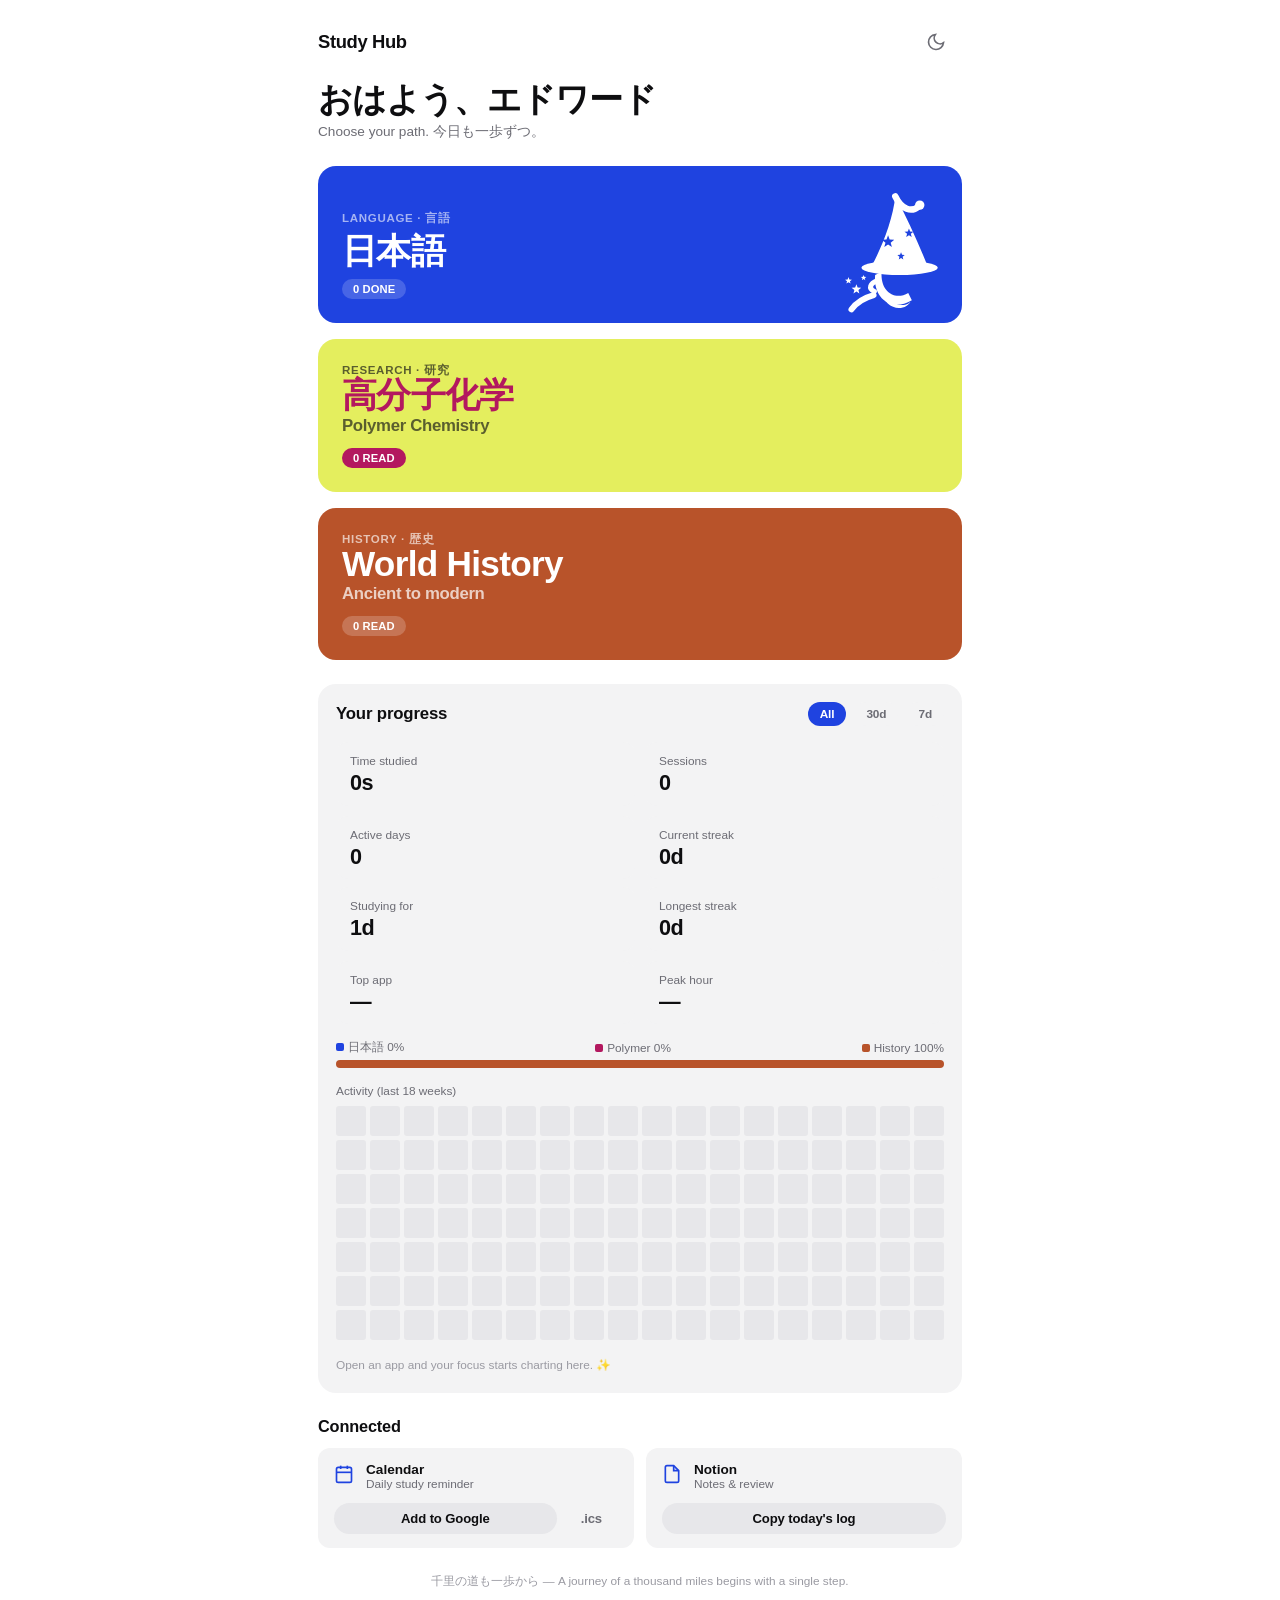
==== commit 4108be2f: "Add World History app; make all paths relative for GitHub Pages - New third section: apps/history (4" ====
--- a/index.html
+++ b/index.html
@@ -6,11 +6,11 @@
   <meta name="apple-mobile-web-app-capable" content="yes">
   <meta name="theme-color" content="#1f43e0">
   <title>学 Study Hub — Edward</title>
-  <link rel="manifest" href="/manifest.json">
-  <link rel="icon" type="image/png" href="/assets/icon.png">
-  <link rel="icon" type="image/svg+xml" href="/assets/icon.svg">
-  <link rel="apple-touch-icon" href="/assets/icon.png">
-  <link rel="stylesheet" href="/shared/css/style.css">
+  <link rel="manifest" href="manifest.json">
+  <link rel="icon" type="image/png" href="assets/icon.png">
+  <link rel="icon" type="image/svg+xml" href="assets/icon.svg">
+  <link rel="apple-touch-icon" href="assets/icon.png">
+  <link rel="stylesheet" href="shared/css/style.css">
   <style>
     .app-card { transition: transform 0.15s; cursor: pointer; text-decoration: none; display: block; border-radius: var(--radius); overflow: hidden; }
     .app-card:hover { transform: translateY(-3px); }
@@ -22,8 +22,8 @@
     <div id="hub"></div>
   </main>
 
-  <script src="/shared/js/usage.js"></script>
-  <script src="/shared/js/pwa.js"></script>
+  <script src="shared/js/usage.js"></script>
+  <script src="shared/js/pwa.js"></script>
   <script>
     const icons = {
       cal: `<svg viewBox="0 0 24 24" fill="none" stroke="currentColor" stroke-width="2"><rect x="3" y="4" width="18" height="18" rx="2"/><line x1="16" y1="2" x2="16" y2="6"/><line x1="8" y1="2" x2="8" y2="6"/><line x1="3" y1="10" x2="21" y2="10"/></svg>`,
@@ -66,6 +66,10 @@
       try { const d = JSON.parse(localStorage.getItem('polymer_study_v1') || '{}'); const read = Object.values(d.progress || {}).filter(p => p.read).length; return { read }; }
       catch { return { read: 0 }; }
     }
+    function histStats() {
+      try { const d = JSON.parse(localStorage.getItem('history_v1') || '{}'); return { read: Object.keys(d.read || {}).length }; }
+      catch { return { read: 0 }; }
+    }
 
     // ── Usage dashboard ─────────────────────────────────────────────
     let range = localStorage.getItem('hub_range') || 'all';   // 'all' | '30' | '7'
@@ -86,19 +90,19 @@
       const rangeN = range === '7' ? 7 : range === '30' ? 30 : 9999;
       const cutoff = daysAgoStr(rangeN - 1);
 
-      let jpSec = 0, polySec = 0, sessions = 0, activeDays = 0;
+      let jpSec = 0, polySec = 0, histSec = 0, sessions = 0, activeDays = 0;
       Object.keys(days).forEach(date => {
         if (range !== 'all' && date < cutoff) return;
         const d = days[date];
-        const tot = (d.japanese || 0) + (d.polymer || 0);
-        jpSec += d.japanese || 0; polySec += d.polymer || 0;
+        const tot = (d.japanese || 0) + (d.polymer || 0) + (d.history || 0);
+        jpSec += d.japanese || 0; polySec += d.polymer || 0; histSec += d.history || 0;
         sessions += d.sessions || 0;
         if (tot > 0 || d.sessions) activeDays++;
       });
-      const totalSec = jpSec + polySec;
+      const totalSec = jpSec + polySec + histSec;
 
       // streaks (over all data, any activity)
-      const active = new Set(Object.keys(days).filter(dt => (days[dt].japanese || days[dt].polymer || days[dt].sessions)));
+      const active = new Set(Object.keys(days).filter(dt => (days[dt].japanese || days[dt].polymer || days[dt].history || days[dt].sessions)));
       let cur = 0;
       for (let i = 0; i < 4000; i++) { if (active.has(daysAgoStr(i))) cur++; else if (i > 0) break; }
       let longest = 0, run = 0;
@@ -120,21 +124,22 @@
       Object.keys(hours).forEach(h => { if (hours[h] > peakV) { peakV = hours[h]; peakH = +h; } });
       const peakStr = peakH == null ? '—' : (peakH === 0 ? '12 AM' : peakH < 12 ? peakH + ' AM' : peakH === 12 ? '12 PM' : (peakH - 12) + ' PM');
 
-      const fav = totalSec === 0 ? '—' : (jpSec >= polySec ? '日本語' : 'Polymer');
-      return { jpSec, polySec, totalSec, sessions, activeDays, cur, longest, usingDays, peakStr, fav, days };
+      const apps = [['日本語', jpSec], ['Polymer', polySec], ['History', histSec]].sort((a, b) => b[1] - a[1]);
+      const fav = totalSec === 0 ? '—' : apps[0][0];
+      return { jpSec, polySec, histSec, totalSec, sessions, activeDays, cur, longest, usingDays, peakStr, fav, days };
     }
 
     function heatmap(days) {
       const COLS = 18, ROWS = 7, N = COLS * ROWS;          // ~18 weeks
       // find max for scaling
       let max = 1;
-      Object.values(days).forEach(d => { const t = (d.japanese||0)+(d.polymer||0); if (t > max) max = t; });
+      Object.values(days).forEach(d => { const t = (d.japanese||0)+(d.polymer||0)+(d.history||0); if (t > max) max = t; });
       let cells = '';
       // oldest -> newest, left to right, filling columns top-to-bottom
       for (let i = N - 1; i >= 0; i--) {
         const date = daysAgoStr(i);
         const d = days[date];
-        const t = d ? (d.japanese || 0) + (d.polymer || 0) : 0;
+        const t = d ? (d.japanese || 0) + (d.polymer || 0) + (d.history || 0) : 0;
         let bg = 'var(--surface2)';
         if (t > 0) {
           const lvl = Math.min(1, t / max);
@@ -155,8 +160,10 @@
 
     function buildDashboard() {
       const s = computeUsage();
-      const jpPct = s.totalSec ? Math.round(100 * s.jpSec / s.totalSec) : 0;
-      const polyPct = 100 - jpPct;
+      const T = s.totalSec || 1;
+      const jpPct = Math.round(100 * s.jpSec / T);
+      const polyPct = Math.round(100 * s.polySec / T);
+      const histPct = Math.max(0, 100 - jpPct - polyPct);
       // witty footer (Bleach episodes ≈ 24 min)
       const eps = s.totalSec / 60 / 24;
       const footer = s.totalSec < 60
@@ -185,13 +192,15 @@
             ${tile('Peak hour', s.peakStr)}
           </div>
 
-          <div class="mb-1 flex justify-between items-center">
-            <span class="text-xs text-muted">日本語 ${jpPct}%</span>
-            <span class="text-xs text-muted">Polymer ${polyPct}%</span>
+          <div class="mb-1 flex justify-between items-center" style="flex-wrap:wrap;gap:6px">
+            <span class="text-xs text-muted"><span style="display:inline-block;width:8px;height:8px;border-radius:2px;background:#1f43e0;margin-right:4px"></span>日本語 ${jpPct}%</span>
+            <span class="text-xs text-muted"><span style="display:inline-block;width:8px;height:8px;border-radius:2px;background:#b3185f;margin-right:4px"></span>Polymer ${polyPct}%</span>
+            <span class="text-xs text-muted"><span style="display:inline-block;width:8px;height:8px;border-radius:2px;background:#b8532a;margin-right:4px"></span>History ${histPct}%</span>
           </div>
           <div style="display:flex;height:8px;border-radius:100px;overflow:hidden;background:var(--surface2)" class="mb-4">
             <div style="width:${jpPct}%;background:#1f43e0"></div>
             <div style="width:${polyPct}%;background:#b3185f"></div>
+            <div style="width:${histPct}%;background:#b8532a"></div>
           </div>
 
           <div class="text-xs text-muted mb-2">Activity (last 18 weeks)</div>
@@ -205,7 +214,7 @@
     function render() {
       const hour = new Date().getHours();
       const greet = hour < 11 ? 'おはよう' : hour < 18 ? 'こんにちは' : 'こんばんは';
-      const jp = jpStats(), poly = polyStats();
+      const jp = jpStats(), poly = polyStats(), hist = histStats();
 
       document.getElementById('hub').innerHTML = `
         <div class="flex justify-between items-center mb-6">
@@ -217,7 +226,7 @@
         <p class="text-muted text-sm mb-6">Choose your path. 今日も一歩ずつ。</p>
 
         <div class="flex flex-col gap-4 mb-6">
-          <a class="app-card" href="/apps/japanese/index.html" style="background:#1f43e0">
+          <a class="app-card" href="apps/japanese/index.html" style="background:#1f43e0">
             <div style="display:flex;align-items:flex-end;justify-content:space-between;padding:24px 0 0 24px;min-height:150px">
               <div style="padding-bottom:24px">
                 <div class="display" style="color:rgba(255,255,255,0.6);font-size:0.72rem;letter-spacing:0.06em;margin-bottom:8px">LANGUAGE · 言語</div>
@@ -231,7 +240,7 @@
             </div>
           </a>
 
-          <a class="app-card" href="/apps/polymer/index.html" style="background:#e4ee5e">
+          <a class="app-card" href="apps/polymer/index.html" style="background:#e4ee5e">
             <div style="padding:24px;min-height:150px;display:flex;flex-direction:column;justify-content:space-between">
               <div class="display" style="color:#5a5e2e;font-size:0.72rem;letter-spacing:0.06em">RESEARCH · 研究</div>
               <div>
@@ -239,6 +248,19 @@
                 <div class="display" style="color:#5a5e2e;font-size:1.05rem">Polymer Chemistry</div>
                 <div class="flex gap-2 mt-3">
                   <span class="badge" style="background:#b3185f;color:#fff">${poly.read} read</span>
+                </div>
+              </div>
+            </div>
+          </a>
+
+          <a class="app-card" href="apps/history/index.html" style="background:#b8532a">
+            <div style="padding:24px;min-height:150px;display:flex;flex-direction:column;justify-content:space-between">
+              <div class="display" style="color:rgba(255,255,255,0.65);font-size:0.72rem;letter-spacing:0.06em">HISTORY · 歴史</div>
+              <div>
+                <div class="display" style="color:#fff;font-size:2.2rem;line-height:0.95;margin-bottom:4px">World History</div>
+                <div class="display" style="color:rgba(255,255,255,0.72);font-size:1.05rem">Ancient to modern</div>
+                <div class="flex gap-2 mt-3">
+                  <span class="badge" style="background:rgba(255,255,255,0.2);color:#fff">${hist.read} read</span>
                 </div>
               </div>
             </div>
